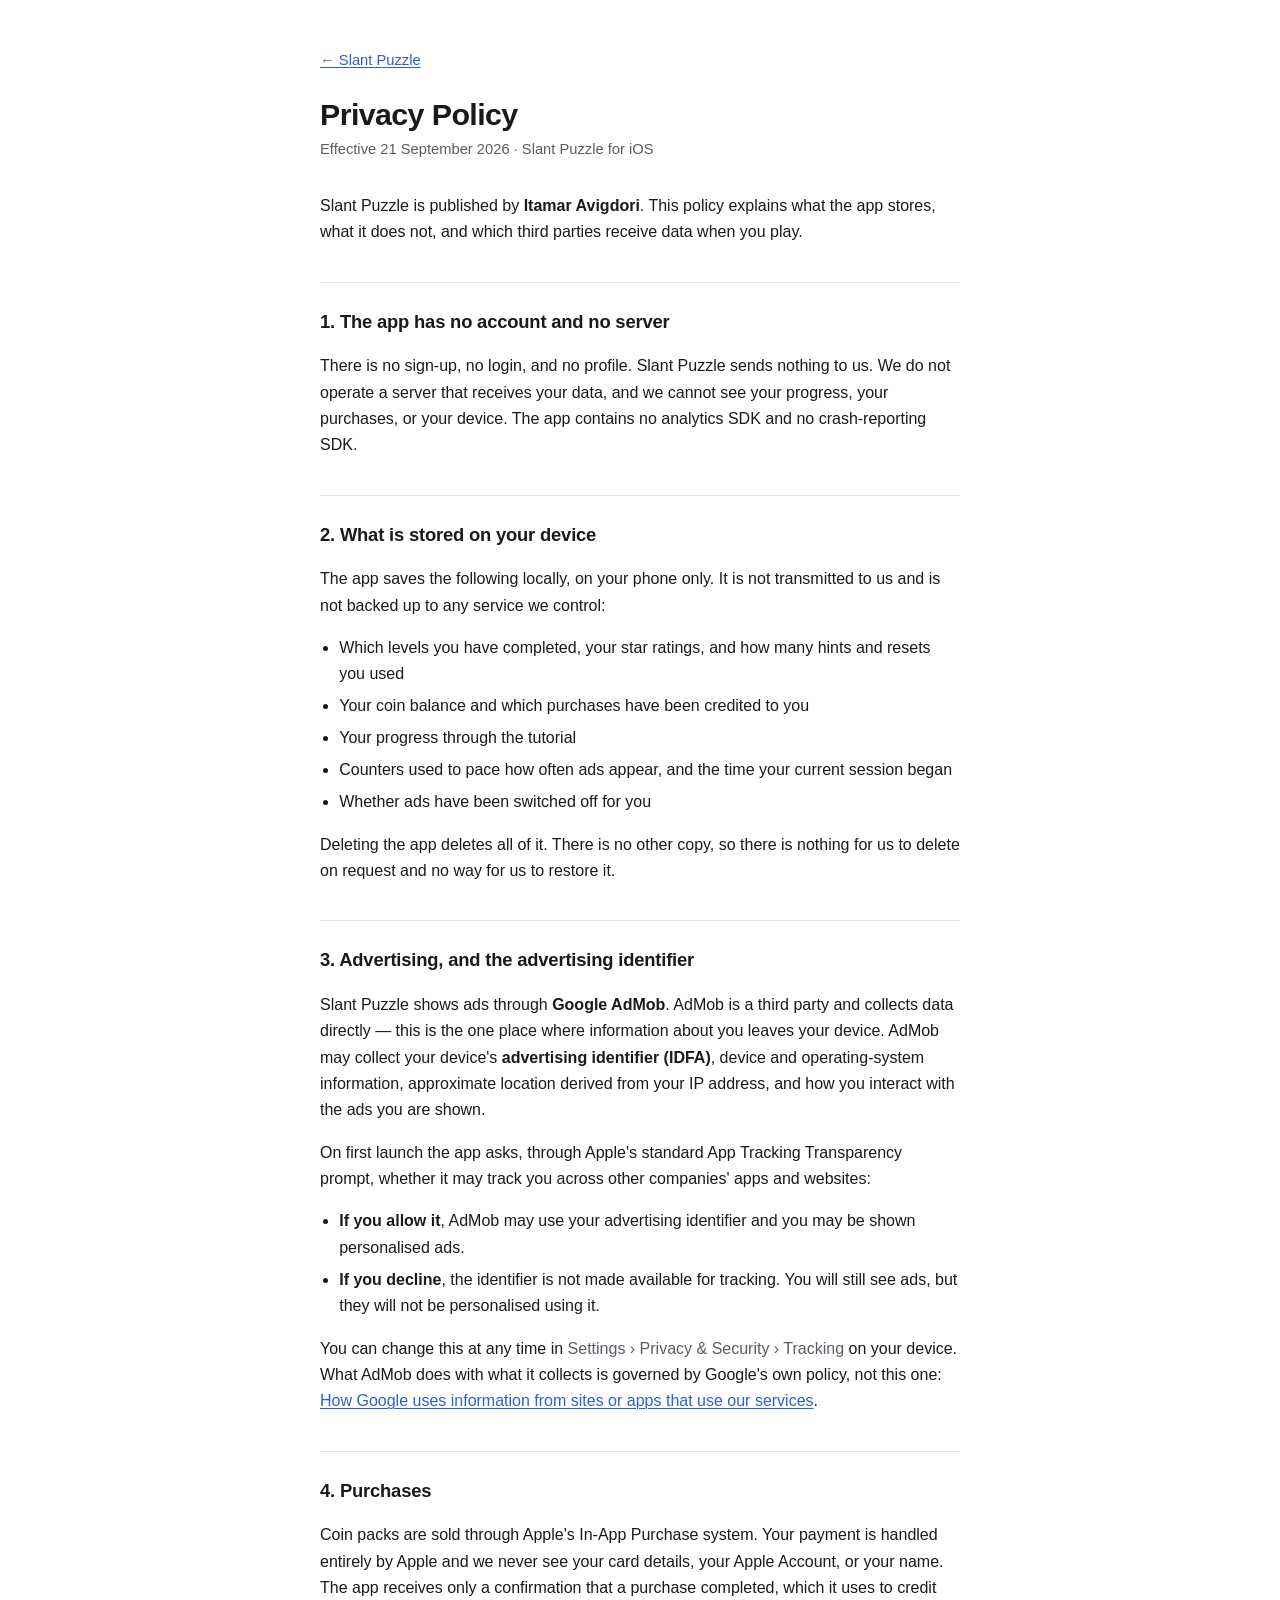
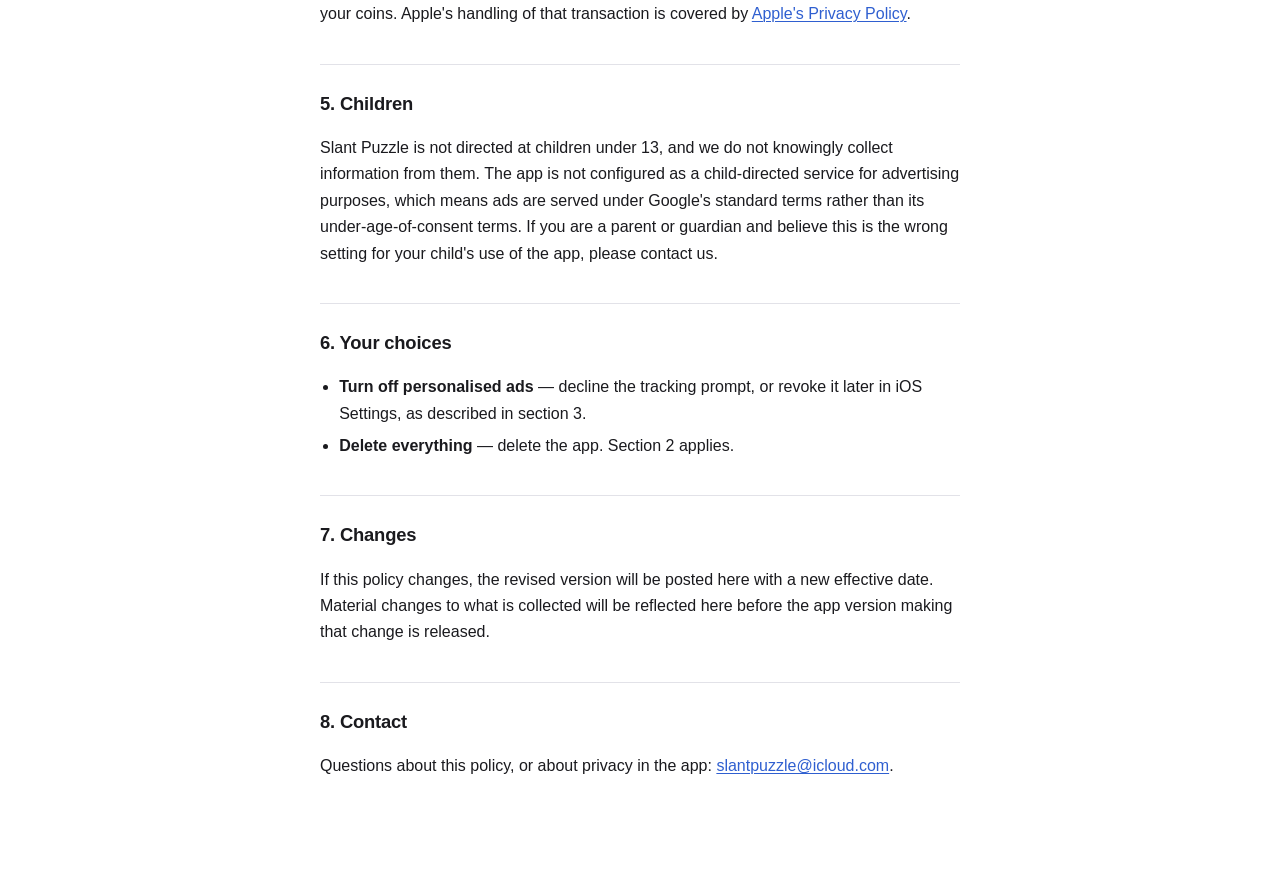
==== privacy.html @ a3647293 "Support page and privacy policy for Slant Puzzle Static pages required by App Store Connect: a suppo" ====
<!DOCTYPE html>
<html lang="en">
<head>
<meta charset="utf-8">
<meta name="viewport" content="width=device-width, initial-scale=1">
<title>Privacy Policy — Slant Puzzle</title>
<link rel="stylesheet" href="style.css">
</head>
<body>
<main>
<p class="back"><a href="index.html">&larr; Slant Puzzle</a></p>
<h1>Privacy Policy</h1>
<p class="meta">Effective 21 September 2026 · Slant Puzzle for iOS</p>

<p>Slant Puzzle is published by <strong>Itamar Avigdori</strong>. This policy explains
what the app stores, what it does not, and which third parties receive data when you play.</p>

<h2>1. The app has no account and no server</h2>
<p>There is no sign-up, no login, and no profile. Slant Puzzle sends nothing to us. We do
not operate a server that receives your data, and we cannot see your progress, your
purchases, or your device. The app contains no analytics SDK and no crash-reporting SDK.</p>

<h2>2. What is stored on your device</h2>
<p>The app saves the following locally, on your phone only. It is not transmitted to us
and is not backed up to any service we control:</p>
<ul>
  <li>Which levels you have completed, your star ratings, and how many hints and resets you used</li>
  <li>Your coin balance and which purchases have been credited to you</li>
  <li>Your progress through the tutorial</li>
  <li>Counters used to pace how often ads appear, and the time your current session began</li>
  <li>Whether ads have been switched off for you</li>
</ul>
<p>Deleting the app deletes all of it. There is no other copy, so there is nothing for us
to delete on request and no way for us to restore it.</p>

<h2>3. Advertising, and the advertising identifier</h2>
<p>Slant Puzzle shows ads through <strong>Google AdMob</strong>. AdMob is a third party and
collects data directly — this is the one place where information about you leaves your
device. AdMob may collect your device's <strong>advertising identifier (IDFA)</strong>,
device and operating-system information, approximate location derived from your IP address,
and how you interact with the ads you are shown.</p>
<p>On first launch the app asks, through Apple's standard App Tracking Transparency prompt,
whether it may track you across other companies' apps and websites:</p>
<ul>
  <li><strong>If you allow it</strong>, AdMob may use your advertising identifier and you
      may be shown personalised ads.</li>
  <li><strong>If you decline</strong>, the identifier is not made available for tracking.
      You will still see ads, but they will not be personalised using it.</li>
</ul>
<p>You can change this at any time in <em>Settings &rsaquo; Privacy &amp; Security &rsaquo;
Tracking</em> on your device. What AdMob does with what it collects is governed by Google's
own policy, not this one:
<a href="https://policies.google.com/technologies/partner-sites">How Google uses information
from sites or apps that use our services</a>.</p>

<h2>4. Purchases</h2>
<p>Coin packs are sold through Apple's In-App Purchase system. Your payment is handled
entirely by Apple and we never see your card details, your Apple Account, or your name.
The app receives only a confirmation that a purchase completed, which it uses to credit
your coins. Apple's handling of that transaction is covered by
<a href="https://www.apple.com/legal/privacy/">Apple's Privacy Policy</a>.</p>

<h2>5. Children</h2>
<p>Slant Puzzle is not directed at children under 13, and we do not knowingly collect
information from them. The app is not configured as a child-directed service for
advertising purposes, which means ads are served under Google's standard terms rather
than its under-age-of-consent terms. If you are a parent or guardian and believe this is
the wrong setting for your child's use of the app, please contact us.</p>

<h2>6. Your choices</h2>
<ul>
  <li><strong>Turn off personalised ads</strong> — decline the tracking prompt, or revoke
      it later in iOS Settings, as described in section 3.</li>
  <li><strong>Delete everything</strong> — delete the app. Section 2 applies.</li>
</ul>

<h2>7. Changes</h2>
<p>If this policy changes, the revised version will be posted here with a new effective
date. Material changes to what is collected will be reflected here before the app version
making that change is released.</p>

<h2>8. Contact</h2>
<p>Questions about this policy, or about privacy in the app:
<a href="mailto:slantpuzzle@icloud.com">slantpuzzle@icloud.com</a>.</p>
</main>
</body>
</html>
---- style.css ----
:root {
  --bg: #0b0b0d;
  --fg: #e8e8ea;
  --muted: #9a9aa2;
  --accent: #7aa2f7;
  --rule: #26262c;
}
@media (prefers-color-scheme: light) {
  :root { --bg:#fff; --fg:#1a1a1e; --muted:#5c5c66; --accent:#2f5fd0; --rule:#e2e2e8; }
}
* { box-sizing: border-box; }
body {
  margin: 0;
  background: var(--bg);
  color: var(--fg);
  font: 16px/1.65 -apple-system, BlinkMacSystemFont, "Segoe UI", Roboto, sans-serif;
  -webkit-text-size-adjust: 100%;
}
main { max-width: 42rem; margin: 0 auto; padding: 3rem 1rem 5rem; }
h1 { font-size: 1.9rem; line-height: 1.2; margin: 0 0 .25rem; letter-spacing: -.02em; }
h2 { font-size: 1.15rem; margin: 2.25rem 0 .6rem; letter-spacing: -.01em; }
h3 { font-size: 1rem; margin: 1.6rem 0 .4rem; color: var(--fg); }
h2 { border-top: 1px solid var(--rule); padding-top: 1.5rem; }
p, li { color: var(--fg); }
.meta { color: var(--muted); margin: 0 0 2rem; font-size: .92rem; }
.back { margin: 0 0 1.5rem; font-size: .92rem; }
a { color: var(--accent); text-decoration-thickness: 1px; text-underline-offset: 2px; }
ul { padding-left: 1.2rem; }
li { margin: .35rem 0; }
strong { font-weight: 600; }
em { color: var(--muted); font-style: normal; }
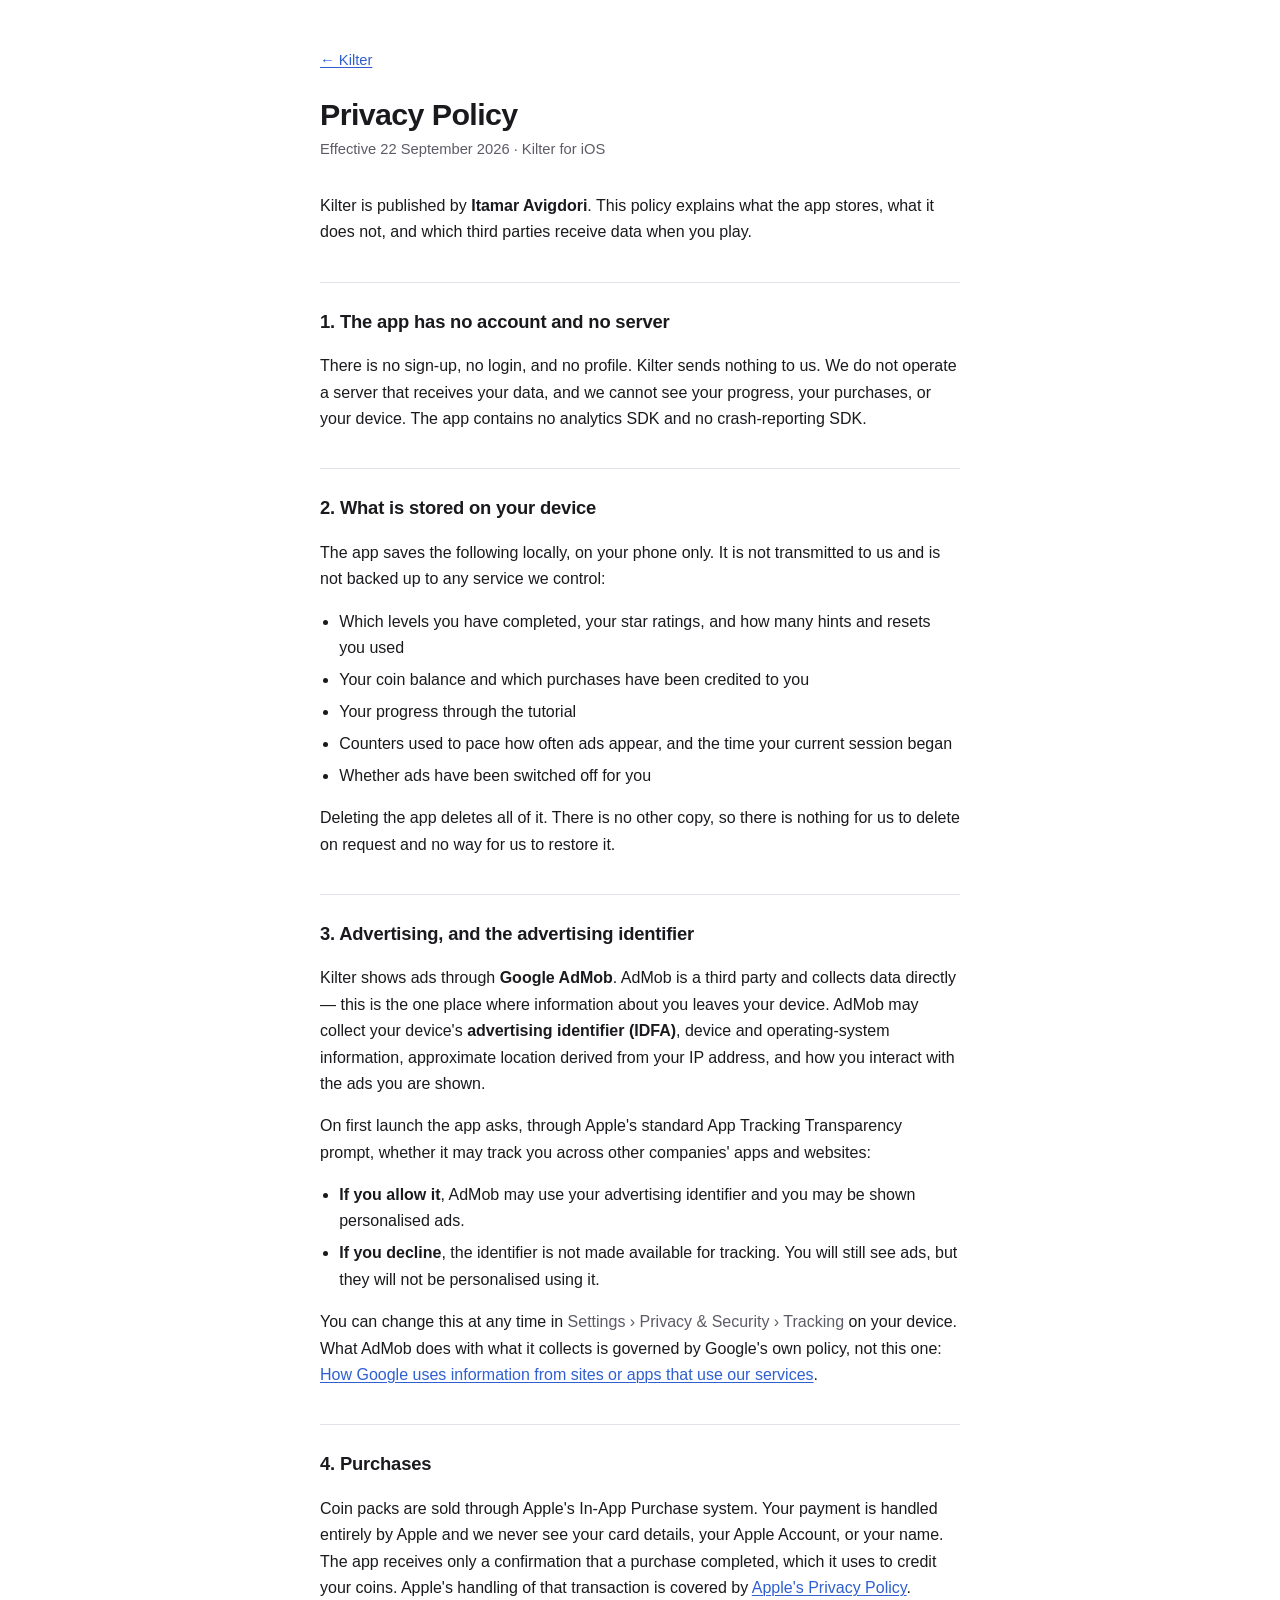
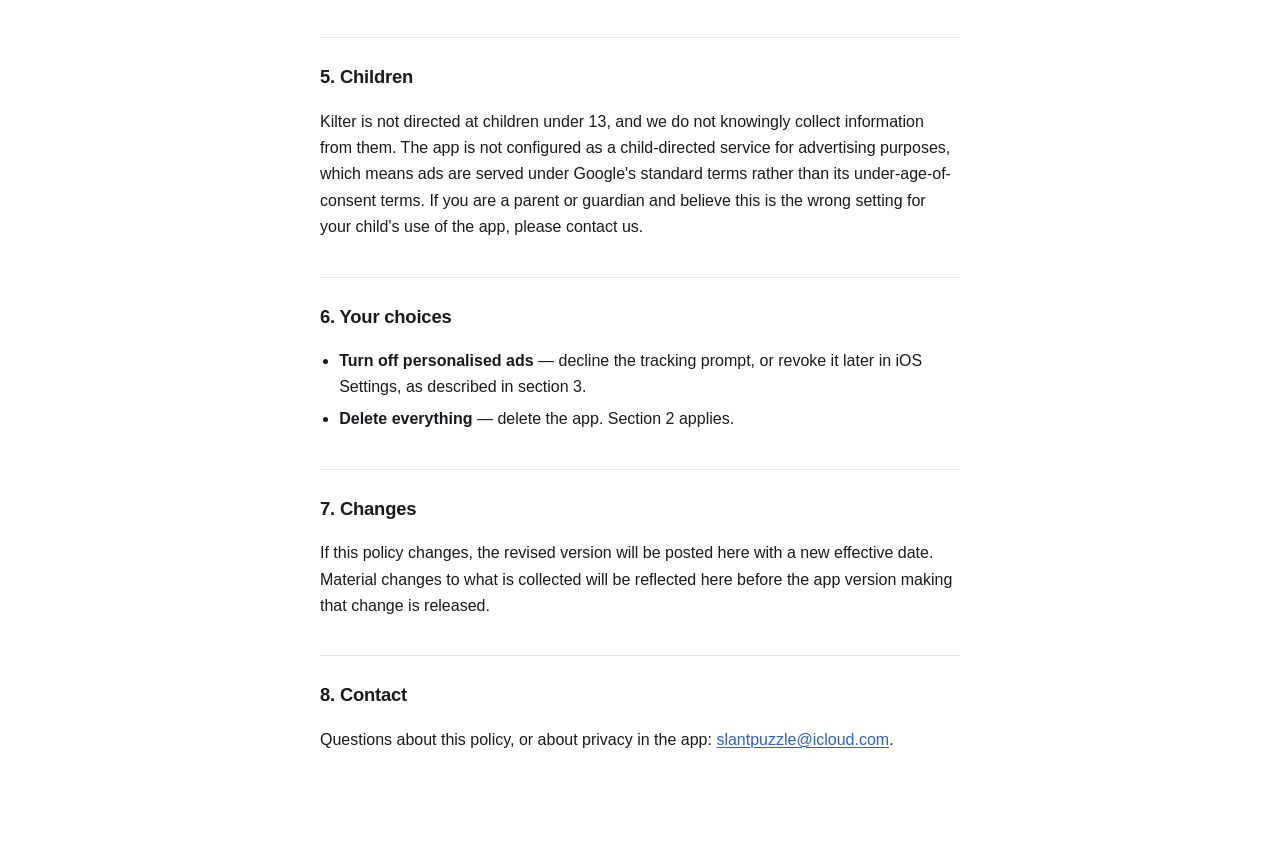
==== commit fbf98b2a: "Rename the app to Kilter The App Store name changes from Slant Puzzle to Kilter. The puzzle type is " ====
--- a/privacy.html
+++ b/privacy.html
@@ -3,20 +3,20 @@
 <head>
 <meta charset="utf-8">
 <meta name="viewport" content="width=device-width, initial-scale=1">
-<title>Privacy Policy — Slant Puzzle</title>
+<title>Privacy Policy — Kilter</title>
 <link rel="stylesheet" href="style.css">
 </head>
 <body>
 <main>
-<p class="back"><a href="index.html">&larr; Slant Puzzle</a></p>
+<p class="back"><a href="index.html">&larr; Kilter</a></p>
 <h1>Privacy Policy</h1>
-<p class="meta">Effective 21 September 2026 · Slant Puzzle for iOS</p>
+<p class="meta">Effective 22 September 2026 · Kilter for iOS</p>
 
-<p>Slant Puzzle is published by <strong>Itamar Avigdori</strong>. This policy explains
+<p>Kilter is published by <strong>Itamar Avigdori</strong>. This policy explains
 what the app stores, what it does not, and which third parties receive data when you play.</p>
 
 <h2>1. The app has no account and no server</h2>
-<p>There is no sign-up, no login, and no profile. Slant Puzzle sends nothing to us. We do
+<p>There is no sign-up, no login, and no profile. Kilter sends nothing to us. We do
 not operate a server that receives your data, and we cannot see your progress, your
 purchases, or your device. The app contains no analytics SDK and no crash-reporting SDK.</p>
 
@@ -34,7 +34,7 @@
 to delete on request and no way for us to restore it.</p>
 
 <h2>3. Advertising, and the advertising identifier</h2>
-<p>Slant Puzzle shows ads through <strong>Google AdMob</strong>. AdMob is a third party and
+<p>Kilter shows ads through <strong>Google AdMob</strong>. AdMob is a third party and
 collects data directly — this is the one place where information about you leaves your
 device. AdMob may collect your device's <strong>advertising identifier (IDFA)</strong>,
 device and operating-system information, approximate location derived from your IP address,
@@ -61,7 +61,7 @@
 <a href="https://www.apple.com/legal/privacy/">Apple's Privacy Policy</a>.</p>
 
 <h2>5. Children</h2>
-<p>Slant Puzzle is not directed at children under 13, and we do not knowingly collect
+<p>Kilter is not directed at children under 13, and we do not knowingly collect
 information from them. The app is not configured as a child-directed service for
 advertising purposes, which means ads are served under Google's standard terms rather
 than its under-age-of-consent terms. If you are a parent or guardian and believe this is
